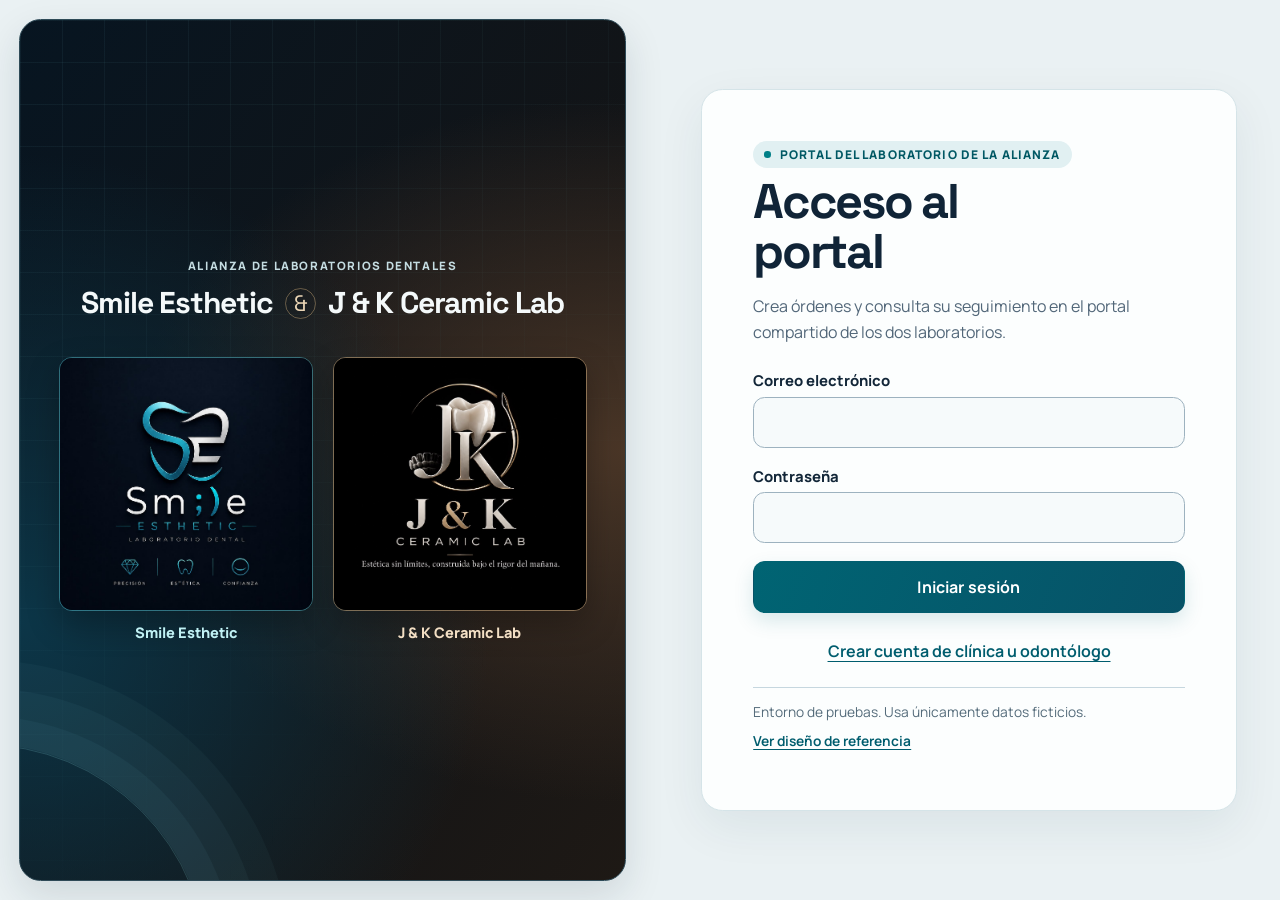
==== portal/index.html @ 0a98cf31 "Serve the authenticated alliance portal on GitHub Pages" ====
<!doctype html>
<html lang="es">
<meta charset="utf-8">
<meta name="viewport" content="width=device-width, initial-scale=1">
<title>Smile Esthetic y J &amp; K Ceramic Lab · Portal de la alianza</title>
<meta name="theme-color" content="#081420">
<style>
  :root {
    color-scheme: light;
    --navy: #081420; --ink: #122638; --muted: #506373;
    --teal: #006373; --aqua: #7de2ed; --line: #d8e4e9;
    font-family: "Aptos", "Segoe UI", system-ui, sans-serif;
  }
  *, *::before, *::after { box-sizing: border-box; }
  [hidden] { display: none !important; }
  body { margin: 0; min-height: 100svh; color: var(--ink); background: #eef4f6; }
  .portal { min-height: 100svh; display: grid; grid-template-columns: minmax(0, 1fr) minmax(0, 1fr); }
  .brand-panel {
    display: grid; align-items: center; justify-items: center; min-width: 0;
    background: radial-gradient(ellipse at 48% 35%, #16273b, var(--navy) 73%);
    border-right: 1px solid #274658;
    padding: clamp(1rem, 4vw, 4rem);
  }
  .brand-panel img {
    display: block; width: min(100%, 540px); height: auto;
    border-radius: clamp(.7rem, 1.8vw, 1.2rem); border: 1px solid #354b59;
    box-shadow: 0 24px 65px #0005; aspect-ratio: 1;
  }
  main { width: min(100%, 35rem); margin: auto; padding: clamp(1.4rem, 5vw, 4.75rem); }
  .auth-card { display: flex; flex-direction: column; }
  .intro { margin-bottom: 1.8rem; }
  .eyebrow { margin: 0 0 .55rem; color: var(--teal); font-size: .77rem; font-weight: 750; letter-spacing: .16em; text-transform: uppercase; }
  h1 { margin: 0; font-size: clamp(2.05rem, 4.3vw, 3.15rem); font-weight: 740; line-height: 1.04; letter-spacing: -.047em; }
  h2 { margin: 0 0 1.1rem; font-size: 1.35rem; letter-spacing: -.025em; }
  p { line-height: 1.5; }
  .intro-description { margin: .85rem 0 0; color: var(--muted); }
  label { display: block; color: var(--ink); font-size: .93rem; font-weight: 650; }
  input, select, textarea {
    display: block; width: 100%; min-height: 48px; margin: .42rem 0 1.1rem; padding: .7rem .85rem;
    border: 1px solid #a6b9c4; border-radius: .55rem; background: #fcfeff; color: var(--ink); font: inherit;
  }
  input::placeholder, textarea::placeholder { color: #667b89; }
  textarea { resize: vertical; }
  button {
    min-height: 47px; border: 1px solid transparent; border-radius: .55rem; background: var(--teal);
    color: white; padding: .7rem 1.15rem; font: inherit; font-weight: 700; cursor: pointer;
    transition: background-color .15s, border-color .15s;
  }
  button:hover { background: #004c59; }
  button:disabled { opacity: .55; cursor: wait; }
  button:focus-visible, a:focus-visible, input:focus-visible, select:focus-visible, textarea:focus-visible {
    outline: 3px solid #008699; outline-offset: 3px;
  }
  a { color: #005d6e; font-weight: 650; text-decoration-thickness: .08em; text-underline-offset: .22em; }
  #login-form > button, #register-form > button { width: 100%; }
  #account-action, #register-form > p { margin: 1.05rem 0 0; text-align: center; }
  [role="status"]:empty { display: none; }
  [role="status"] { background: #e1eff1; color: #163d46; padding: .75rem .85rem; border-radius: .55rem; overflow-wrap: anywhere; }
  .utility { padding-top: 1.15rem; margin-top: 1.35rem; border-top: 1px solid #c6d7df; color: var(--muted); font-size: .86rem; }
  .utility a { display: inline-block; min-height: 36px; padding: .55rem 0; }
  .utility p { margin: 0; }
  #logout { align-self: flex-start; color: var(--teal); background: white; border-color: #a3bcc6; }
  #logout:hover { background: #e4f1f3; }
  #access-request, #pending-admin, #orders-area {
    margin-top: 1.25rem; padding: clamp(1rem, 3vw, 1.75rem); border: 1px solid var(--line); border-radius: .9rem; background: #fff;
  }
  #pending-list form { margin-top: 1rem; padding-top: .65rem; border-top: 1px solid var(--line); }
  .orders-grid { display: grid; grid-template-columns: repeat(auto-fit, minmax(min(100%, 215px), 1fr)); gap: 0 1rem; }
  .order-list { margin: .85rem 0 0; padding: 0; list-style: none; }
  .order-list li { padding: .75rem .85rem; margin-top: .5rem; border-left: 3px solid var(--teal); border-radius: .35rem; background: #edf6f8; overflow-wrap: anywhere; }
  .portal:has(#logout:not([hidden])) { grid-template-columns: minmax(11rem, 19rem) minmax(0, 1fr); }
  .portal:has(#logout:not([hidden])) .brand-panel { align-items: start; padding: 1.6rem; }
  .portal:has(#logout:not([hidden])) main { width: min(100%, 67rem); margin: 0 auto; padding: clamp(1.25rem, 4vw, 3.25rem); }
  @media (max-width: 760px) {
    .portal, .portal:has(#logout:not([hidden])) { grid-template-columns: minmax(0, 1fr); }
    .brand-panel, .portal:has(#logout:not([hidden])) .brand-panel { border-right: 0; padding: .85rem; }
    .brand-panel img { width: min(44vw, 190px); border: 0; box-shadow: none; }
    .portal:has(#logout:not([hidden])) .brand-panel img { width: min(23vw, 88px); }
    main { padding-top: 1.55rem; padding-bottom: 1.4rem; }
    .intro { margin-bottom: 1.3rem; }
  }
  @media (prefers-reduced-motion: reduce) { button { transition: none; } }
</style>
<link rel="stylesheet" href="./brand/portal.css">
<div class="portal">
  <aside class="brand-panel alliance-panel" aria-label="Alianza entre Smile Esthetic y J &amp; K Ceramic Lab">
    <div class="alliance-intro">
      <p>ALIANZA DE LABORATORIOS DENTALES</p>
      <h2><span class="alliance-name">Smile Esthetic</span><span class="alliance-link" aria-hidden="true">&amp;</span><span class="alliance-name">J &amp; K Ceramic Lab</span></h2>
    </div>
    <div class="brand-pair">
      <figure class="partner-card partner-smile"><img src="./brand/smile-esthetic.jpeg" alt="Logo de Smile Esthetic" width="1254" height="1254" fetchpriority="high"><figcaption>Smile Esthetic</figcaption></figure>
      <figure class="partner-card partner-jk"><img src="./brand/jk-ceramic-lab.jpeg" alt="Logo de J &amp; K Ceramic Lab" width="1254" height="1254" fetchpriority="high"><figcaption>J &amp; K Ceramic Lab</figcaption></figure>
    </div>
  </aside>
  <main class="auth-card">
  <header class="intro">
    <p class="eyebrow">Portal del laboratorio de la alianza</p>
    <h1>Acceso al<br class="desktop-break"> portal</h1>
    <p class="intro-description">Crea órdenes y consulta su seguimiento en el portal compartido de los dos laboratorios.</p>
  </header>
  <form id="login-form" aria-label="Iniciar sesión">
    <label for="email">Correo electrónico</label>
    <input id="email" name="email" type="email" autocomplete="username" required>
    <label for="password">Contraseña</label>
    <input id="password" name="password" type="password" autocomplete="current-password" required>
    <button>Iniciar sesión</button>
    <p id="account-action"><a href="#registro" id="register-link">Crear cuenta de clínica u odontólogo</a></p>
  </form>
  <form id="register-form" hidden>
    <h2>Crear cuenta</h2>
    <label for="register-email">Correo electrónico</label>
    <input id="register-email" name="email" type="email" autocomplete="username" required>
    <label for="register-password">Contraseña nueva</label>
    <input id="register-password" name="password" type="password" autocomplete="new-password" minlength="8" required>
    <button>Crear cuenta</button>
    <p><a href="#acceso" id="login-link">Volver a iniciar sesión</a></p>
  </form>
  <p id="status" role="status"></p>
  <button id="logout" type="button" hidden>Cerrar sesión</button>
  <section id="access-request" hidden>
    <h2>Solicitar acceso al laboratorio</h2>
    <form id="clinic-request-form">
      <label for="clinic-name">Nombre de tu clínica o consultorio</label>
      <input id="clinic-name" name="clinic_name" minlength="2" maxlength="100" required>
      <button>Enviar solicitud de acceso</button>
    </form>
    <p id="request-status" role="status"></p>
  </section>
  <section id="pending-admin" hidden>
    <h2>Solicitudes pendientes</h2>
    <p id="admin-status" role="status"></p>
    <div id="pending-list"></div>
  </section>
  <section id="orders-area" hidden>
    <h2>Órdenes de trabajo</h2>
    <form id="order-form" hidden>
      <div class="orders-grid">
        <div><label for="clinic">Código de clínica</label><input id="clinic" name="clinic" maxlength="80" required><select id="clinic-options" aria-label="Clínica autorizada" required hidden></select></div>
        <div><label for="patient">Referencia ficticia del paciente</label><input id="patient" name="patient" maxlength="80" placeholder="Ej. PAC-QA-001" required></div>
      </div>
      <label for="service">Servicio solicitado</label><input id="service" name="service" maxlength="120" required>
      <label for="observations">Observaciones</label><textarea id="observations" name="observations" rows="3" maxlength="1000"></textarea>
      <button type="submit">Guardar orden</button>
    </form>
    <p id="orders-status" role="status"></p>
    <ul id="order-list" class="order-list"></ul>
  </section>
  <footer class="utility"><p>Entorno de pruebas. Usa únicamente datos ficticios.</p><a href="./diseno.html">Ver diseño de referencia</a></footer>
  </main>
</div>
<div id="workspace" hidden></div>
<script type="module">
const endpoint = 'https://ucspzetvgpxupyrvsgzt.supabase.co';
const apikey = "sb_publishable_5DDxLMeOF0kfe2LkAzvrqg_lRIk9XCW";
const roles = new Map([
  ['super_admin', 'Súper administrador'],
  ['admin', 'Administrador'],
  ['dental_technician', 'Técnico dental'],
  ['external', 'Odontólogo o clínica'],
  ['administrative', 'Personal administrativo']
]);
const form = document.querySelector('#login-form');
const status = document.querySelector('#status');
const logout = document.querySelector('#logout');
const entrance = document.querySelector('.portal');
const workspace = document.querySelector('#workspace');
let unmountWorkspace;
const submit = form.querySelector('button');
let token;
const registerForm = document.querySelector('#register-form');
const requestArea = document.querySelector('#access-request');
const requestForm = document.querySelector('#clinic-request-form');
const requestStatus = document.querySelector('#request-status');
const pendingAdmin = document.querySelector('#pending-admin');
const pendingList = document.querySelector('#pending-list');
const adminStatus = document.querySelector('#admin-status');

document.querySelector('#register-link').addEventListener('click', event => {
  event.preventDefault();
  form.reset(); form.hidden = true; registerForm.hidden = false;
  status.textContent = ''; registerForm.elements.email.focus();
});
document.querySelector('#login-link').addEventListener('click', event => {
  event.preventDefault();
  registerForm.reset(); registerForm.hidden = true; form.hidden = false;
  status.textContent = ''; form.elements.email.focus();
});
registerForm.addEventListener('submit', async event => {
  event.preventDefault();
  const button = registerForm.querySelector('button');
  if (button.disabled) return;
  if (!apikey?.startsWith('sb_publishable_')) {
    status.textContent = 'El registro no está configurado en este entorno.';
    return;
  }
  button.disabled = true;
  const email = registerForm.elements.email.value.trim();
  try {
    const url = new URL(endpoint + '/auth/v1/signup');
    url.searchParams.set('redirect_to', new URL('./', location.href).href);
    const response = await fetch(url, {
      method: 'POST', headers: { apikey, 'Content-Type': 'application/json' },
      body: JSON.stringify({email, password: registerForm.elements.password.value})
    });
    if (!response.ok) {
      status.textContent = response.status === 429
        ? 'Se alcanzó el límite de intentos. Intenta más tarde.'
        : 'No se pudo completar el registro. Si ya tienes una cuenta, vuelve al inicio de sesión.';
      return;
    }
    registerForm.reset();
    registerForm.hidden = true;
    form.hidden = false;
    form.elements.email.value = email;
    status.textContent = 'Revisa si recibiste un correo de confirmación. Luego inicia sesión aquí para solicitar el acceso a tu clínica.';
    form.elements.password.focus();
  } catch {
    status.textContent = 'No se pudo conectar con el servicio de registro. Intenta nuevamente.';
  } finally {
    registerForm.elements.password.value = '';
    button.disabled = false;
  }
});

async function showAccessRequest(userId) {
  requestArea.hidden = false;
  requestForm.hidden = true;
  const records = await requestData('lab_access_requests?select=status&user_id=eq.' + encodeURIComponent(userId));
  if (records.length) {
    requestStatus.textContent = 'Tu solicitud está pendiente de aprobación por el laboratorio.';
  } else {
    requestForm.hidden = false;
    requestStatus.textContent = 'Indica tu clínica o consultorio. El laboratorio revisará la solicitud.';
  }
}

requestForm.addEventListener('submit', async event => {
  event.preventDefault();
  const button = requestForm.querySelector('button');
  const clinic_name = requestForm.elements.clinic_name.value.trim();
  if (!token || button.disabled || clinic_name.length < 2) return;
  button.disabled = true; logout.disabled = true;
  try {
    await requestData('lab_access_requests', {
      method: 'POST', headers: {'Content-Type': 'application/json', Prefer: 'return=minimal'},
      body: JSON.stringify({clinic_name})
    });
    requestForm.hidden = true;
    requestStatus.textContent = 'Solicitud recibida. Tu acceso está pendiente de aprobación por el laboratorio.';
  } catch {
    requestStatus.textContent = 'No se pudo confirmar el envío. Vuelve a iniciar sesión para ver si la solicitud quedó registrada.';
  } finally {
    button.disabled = false; logout.disabled = false;
  }
});

async function showPendingRequests() {
  pendingAdmin.hidden = false;
  const requests = await requestData('lab_access_requests?select=user_id,email,clinic_name&status=eq.pending&order=created_at.asc&limit=100');
  pendingList.replaceChildren(...requests.map(item => {
    const row = document.createElement('form');
    const title = document.createElement('p');
    title.textContent = item.clinic_name + ' · ' + item.email;
    const label = document.createElement('label');
    label.textContent = 'Código de clínica';
    const code = document.createElement('input');
    code.required = true;
    code.pattern = '[A-Za-z0-9][A-Za-z0-9_\\-]{1,79}';
    code.maxLength = 80;
    label.append(code);
    const apply = document.createElement('button');
    apply.textContent = 'Aprobar acceso externo';
    row.append(title, label, apply);
    row.addEventListener('submit', async event => {
      event.preventDefault();
      if (!token || apply.disabled) return;
      apply.disabled = true; logout.disabled = true;
      try {
        await requestData('rpc/lab_approve_access', {
          method: 'POST', headers: {'Content-Type':'application/json'},
          body: JSON.stringify({p_user_id:item.user_id, p_clinic_code:code.value.trim()})
        });
        row.remove();
        adminStatus.textContent = 'Acceso aprobado para la clínica indicada.';
      } catch {
        adminStatus.textContent = 'No se pudo confirmar la aprobación. Revisa el código o vuelve a iniciar sesión.';
      } finally {
        apply.disabled = false; logout.disabled = false;
      }
    });
    return row;
  }));
  adminStatus.textContent = requests.length ? '' : 'No hay solicitudes pendientes.';
}

const area = document.querySelector('#orders-area');
const orderForm = document.querySelector('#order-form');
const orderStatus = document.querySelector('#orders-status');
const orderList = document.querySelector('#order-list');
const clinicInput = orderForm.elements.clinic;
const clinicSelect = document.querySelector('#clinic-options');
const orderSubmit = orderForm.querySelector('button');

async function requestData(path, options = {}) {
  const response = await fetch(endpoint + '/rest/v1/' + path, {
    ...options,
    headers: { apikey, Authorization: 'Bearer ' + token, ...options.headers }
  });
  if (!response.ok) throw new Error('Request failed');
  return response.status === 204 ? null : response.json();
}

async function loadOrders() {
  const orders = await requestData('lab_orders?select=id,clinic_code,patient_reference,service,status,created_at&order=created_at.desc&limit=100');
  orderList.replaceChildren(...orders.map(order => {
    const item = document.createElement('li');
    const time = new Intl.DateTimeFormat('es-CO', { dateStyle: 'short', timeStyle: 'short', timeZone: 'America/Bogota' }).format(new Date(order.created_at));
    item.textContent = [order.id.slice(0, 8).toUpperCase(), order.service, order.clinic_code, order.patient_reference, order.status, time].join(' · ');
    return item;
  }));
  orderStatus.textContent = orders.length ? '' : 'No hay órdenes disponibles para esta cuenta.';
}

async function showOrders(roleCode) {
  area.hidden = false;
  const external = roleCode === 'external';
  const allowed = external || roleCode === 'admin' || roleCode === 'super_admin';
  if (!allowed) {
    orderStatus.textContent = 'Esta cuenta aún no tiene acceso al registro de órdenes.';
    return;
  }
  clinicInput.hidden = external;
  clinicInput.disabled = external;
  clinicSelect.hidden = !external;
  clinicSelect.disabled = !external;
  if (external) {
    const scopes = await requestData('lab_order_scopes?select=clinic_code&order=clinic_code');
    clinicSelect.replaceChildren(...scopes.map(scope => new Option(scope.clinic_code, scope.clinic_code)));
    if (!scopes.length) {
      orderStatus.textContent = 'La cuenta aún no tiene una clínica asignada.';
      return;
    }
  }
  orderForm.hidden = false;
  await loadOrders();
}

orderForm.addEventListener('submit', async event => {
  event.preventDefault();
  if (!token || orderSubmit.disabled) return;
  const clinic_code = (clinicSelect.disabled ? clinicInput.value : clinicSelect.value).trim();
  const patient_reference = orderForm.elements.patient.value.trim();
  const service = orderForm.elements.service.value.trim();
  const observations = orderForm.elements.observations.value.trim();
  if (!clinic_code || !patient_reference || !service) {
    orderStatus.textContent = 'Completa la clínica, la referencia del paciente y el servicio.';
    return;
  }
  orderSubmit.disabled = true;
  logout.disabled = true;
  try {
    await requestData('lab_orders', {
      method: 'POST', headers: { 'Content-Type': 'application/json', Prefer: 'return=minimal' },
      body: JSON.stringify({ clinic_code, patient_reference, service, observations })
    });
    orderForm.elements.patient.value = '';
    orderForm.elements.service.value = '';
    orderForm.elements.observations.value = '';
    try {
      await loadOrders();
      orderStatus.textContent = 'Orden guardada en el entorno de pruebas.';
    } catch {
      orderStatus.textContent = 'Orden guardada. Vuelve a iniciar sesión para actualizar el listado.';
    }
  } catch {
    await loadOrders().catch(() => {});
    orderStatus.textContent = 'No se pudo confirmar el guardado. Revisa primero el listado antes de volver a enviar.';
  } finally {
    orderSubmit.disabled = false;
    logout.disabled = false;
  }
});

async function revoke(accessToken) {
  if (!accessToken) return true;
  try {
    const response = await fetch(endpoint + '/auth/v1/logout?scope=local', {
      method: 'POST', headers: { apikey, Authorization: 'Bearer ' + accessToken }
    });
    return response.ok;
  } catch {
    return false;
  }
}

form.addEventListener('submit', async event => {
  event.preventDefault();
  if (!apikey?.startsWith('sb_publishable_')) {
    status.textContent = 'Falta configurar la clave pública del entorno de desarrollo.';
    return;
  }
  submit.disabled = true;
  status.textContent = 'Verificando acceso…';
  try {
    const fields = new FormData(form);
    const response = await fetch(endpoint + '/auth/v1/token?grant_type=password', {
      method: 'POST', headers: { apikey, 'Content-Type': 'application/json' },
      body: JSON.stringify({ email: fields.get('email'), password: fields.get('password') })
    });
    if (!response.ok) {
      status.textContent = response.status === 400 || response.status === 401
        ? 'No se pudo iniciar sesión. Revisa el correo y la contraseña.'
        : 'El servicio de acceso no está disponible en este momento.';
      return;
    }
    const session = await response.json();
    token = session.access_token;
    if (!token || !session.user?.id) throw new Error('Invalid session');
    const url = new URL(endpoint + '/rest/v1/lab_access_profiles');
    url.searchParams.set('select', 'role');
    url.searchParams.set('user_id', 'eq.' + session.user.id);
    const profile = await fetch(url, { headers: { apikey, Authorization: 'Bearer ' + token } });
    if (!profile.ok) throw new Error('Profile unavailable');
    const rows = await profile.json();
    const role = rows.length === 1 ? roles.get(rows[0].role) : undefined;
    if (!role) {
      form.hidden = true; logout.hidden = false; logout.disabled = true;
      status.textContent = 'Sesión iniciada.';
      await showAccessRequest(session.user.id).catch(() => { requestStatus.textContent = 'No se pudo consultar la solicitud de acceso.'; });
      logout.disabled = false;
      return;
    }
    status.textContent = 'Acceso verificado. Rol: ' + role + '.';
    form.hidden = true;
    logout.hidden = false;
    logout.disabled = true;
    await showOrders(rows[0].role).catch(() => { orderStatus.textContent = 'No se pudieron consultar las órdenes. Intenta iniciar sesión nuevamente.'; });
    if (rows[0].role === 'admin' || rows[0].role === 'super_admin') {
      await showPendingRequests().catch(() => { adminStatus.textContent = 'No se pudieron cargar las solicitudes.'; });
    }
    if (['super_admin', 'admin', 'external'].includes(rows[0].role)) {
      try {
        const { mountWorkspace } = await import('./workspace.js');
        const stylesheet = document.createElement('link');
        stylesheet.rel = 'stylesheet';
        stylesheet.href = './workspace.css';
        const stylesReady = new Promise((resolve, reject) => {
          stylesheet.onload = resolve;
          stylesheet.onerror = reject;
        });
        document.head.append(stylesheet);
        try { await stylesReady; } catch (error) { stylesheet.remove(); throw error; }
        const unmount = mountWorkspace(workspace, {
          label: role, canApprove: rows[0].role !== 'external',
          orders: area, requests: pendingAdmin, home: entrance.querySelector('main'),
          signOut: () => logout.click()
        });
        unmountWorkspace = () => { unmount(); stylesheet.remove(); };
        entrance.hidden = true;
        workspace.hidden = false;
      } catch {
        status.textContent = 'Acceso verificado. El tablero no cargó; tus órdenes disponibles se muestran abajo.';
      }
    }
    logout.disabled = false;
    if (!entrance.hidden) logout.focus();
  } catch {
    await revoke(token);
    token = undefined;
    status.textContent = 'No se pudo verificar el acceso. Intenta de nuevo.';
  } finally {
    form.elements.password.value = '';
    submit.disabled = false;
  }
});

logout.addEventListener('click', async () => {
  logout.disabled = true;
  const revoked = await revoke(token);
  token = undefined;
  unmountWorkspace?.();
  unmountWorkspace = undefined;
  workspace.hidden = true;
  entrance.hidden = false;
  requestArea.hidden = true;
  requestForm.reset();
  requestStatus.textContent = '';
  pendingAdmin.hidden = true;
  pendingList.replaceChildren();
  adminStatus.textContent = '';
  area.hidden = true;
  orderForm.hidden = true;
  orderForm.reset();
  orderList.replaceChildren();
  clinicSelect.replaceChildren();
  orderStatus.textContent = '';
  logout.hidden = true;
  logout.disabled = false;
  form.hidden = false;
  status.textContent = revoked ? 'Sesión cerrada.' : 'Sesión local cerrada.';
  form.elements.email.focus();
});
</script>
</html>
---- portal/brand/portal.css ----
@font-face {
  font-family: Manrope; src: url("./fonts/manrope-latin.woff2") format("woff2");
  font-weight: 400 800; font-display: swap;
}
@font-face {
  font-family: "Space Grotesk"; src: url("./fonts/space-grotesk-latin.woff2") format("woff2");
  font-weight: 400 700; font-display: swap;
}
:root {
  --se-ink:#102437; --se-muted:#526779; --se-night:#06111e;
  --se-lagoon:#006474; --se-aqua:#71e8ed; --se-paper:#f3f7f8; --se-line:#d9e5e8;
  --se-body:Manrope,"Segoe UI",sans-serif;
  --se-display:"Space Grotesk",Manrope,system-ui,sans-serif;
}
body:has(.portal) { font-family:var(--se-body); color:var(--se-ink); background:var(--se-paper); }
.portal { grid-template-columns:minmax(0,1.04fr) minmax(0,1fr); }
.portal .brand-panel {
  position:relative; isolation:isolate; align-content:center; gap:1.5rem; overflow:hidden;
  background:radial-gradient(ellipse at 5% 83%,#0c3c50 0,transparent 52%),
             radial-gradient(ellipse at 92% 12%,#152e45 0,transparent 53%), var(--se-night);
  border-right:1px solid #264c61; padding:clamp(2rem,5vw,5rem);
}
.portal .brand-panel::before {
  content:""; position:absolute; inset:0; z-index:-1; pointer-events:none;
  background-image:linear-gradient(#8ae4e910 1px,transparent 1px),linear-gradient(90deg,#8ae4e910 1px,transparent 1px);
  background-size:42px 42px;
  mask-image:linear-gradient(140deg,#000,transparent 78%);
}
.portal .brand-panel::after {
  content:""; position:absolute; pointer-events:none; z-index:-1; width:75%; aspect-ratio:1;
  border:1px solid #93e7ee30; border-radius:50%; left:-44%; bottom:-37%;
  box-shadow:0 0 0 28px #93e7ee0b,0 0 0 56px #93e7ee0a,0 0 0 84px #93e7ee08;
}
.portal .brand-panel img {
  width:min(100%,440px); border:1px solid #7998aa5c; border-radius:clamp(1rem,1.6vw,1.6rem);
  box-shadow:0 2rem 5rem #01070bb0,0 0 0 .45rem #9fe9f00d;
}
.portal main.auth-card { width:min(100%,36rem); padding:clamp(2rem,5vw,5rem); }
.portal .intro { margin-bottom:2.05rem; }
.portal .eyebrow {
  display:inline-flex; align-items:center; gap:.55rem; padding:.3rem .7rem; border-radius:30px;
  background:#e1f0f2; color:#005864; font-size:.75rem; letter-spacing:.095em; font-weight:800;
}
.portal .eyebrow::before { content:""; width:.4rem; height:.4rem; border-radius:50%; background:#007f87; }
.portal h1 { font-family:var(--se-display); color:var(--se-ink); font-size:clamp(2.55rem,4.8vw,4rem); font-weight:700; line-height:1.02; }
.portal .intro-description { color:var(--se-muted); margin-top:1.03rem; max-width:30ch; font-size:1rem; line-height:1.65; }
.portal label { font-weight:750; }
.portal input, .portal select, .portal textarea { min-height:51px; border-radius:.72rem; border-color:#9db2bf; }
.portal #login-form > button, .portal #register-form > button {
  min-height:52px; border-radius:.75rem; background:#006474; letter-spacing:.01em; box-shadow:0 8px 19px #00647425;
}
.portal #login-form > button:hover, .portal #register-form > button:hover { background:#004e61; }
.portal #account-action, .portal #register-form > p { margin-top:1.3rem; }
.portal .utility { margin-top:1.55rem; color:#546b7a; }

.workspace-app { font-family:var(--se-body); color:var(--se-ink); background:var(--se-paper); }
.workspace-app .sidebar {
  background:radial-gradient(ellipse at 5% 0%,#183448,transparent 42%),var(--se-night);
  border-right:1px solid #284458; padding-top:1.45rem;
}
.workspace-app .brand { gap:.7rem; padding-bottom:1.9rem; }
.workspace-app .brand strong { font:700 .97rem var(--se-display); letter-spacing:.035em; }
.workspace-app .brand-icon { border:1px solid #4f7787; }
.workspace-app .brand small { color:#b4c6d2; font-size:.75rem; }
.workspace-app .menu-label { color:#a2bdc8; font:800 .68rem var(--se-body); letter-spacing:.09em; }
.workspace-app .sidebar nav button { color:#c4d6df; min-height:45px; font-weight:650; }
.workspace-app .sidebar nav button.active { background:linear-gradient(100deg,#185260,#123140); color:#fff; box-shadow:inset 3px 0 var(--se-aqua); }
.workspace-app .sidebar nav button:hover { background-color:#183445; }
.workspace-app .top { border-bottom-color:var(--se-line); }
.workspace-app .top-left .crumb { color:#486276; font-weight:700; }
.workspace-app .heading {
  position:relative; isolation:isolate; overflow:hidden;
  padding:clamp(1.35rem,3.5vw,2.65rem); border-radius:1.05rem; margin-bottom:1.45rem;
  background:radial-gradient(ellipse at 95% 5%,#195368 0,transparent 58%),linear-gradient(112deg,#09192b,#103349);
  color:#f3fbff; border:1px solid #245366; box-shadow:0 .95rem 2.4rem #16344923;
}
.workspace-app .heading::after {
  content:""; position:absolute; right:-7rem; top:-16rem; width:30rem; aspect-ratio:1; z-index:-1; pointer-events:none;
  border:1px solid #9ce9ec40; border-radius:50%; box-shadow:0 0 0 27px #9ce9ec12,0 0 0 54px #9ce9ec0c,0 0 0 80px #9ce9ec09;
}
.workspace-app .heading .eyebrow { color:#91eaf0; font-size:.77rem; letter-spacing:.11em; }
.workspace-app .heading h1 { font:700 clamp(1.85rem,4vw,3rem)/1.05 var(--se-display); letter-spacing:-.034em; }
.workspace-app .heading .subtitle { color:#d7e8ee; font-size:.94rem; max-width:58ch; }
.workspace-app .heading .primary { background:#7de5ed; color:#0b2935; }
.workspace-app .heading .primary:hover { background:#b0f4f7; }
.workspace-app .workspace-preview { color:#294954; background:#e8f2f4; border-color:#b9d9df; font-size:.875rem; }
.workspace-app .panel, .workspace-app .metric { border-color:var(--se-line); box-shadow:0 .45rem 1.2rem #15374a0a; border-radius:.95rem; }
.workspace-app .panel h2, .workspace-app #orders-area h2, .workspace-app #pending-admin h2 { font-family:var(--se-display); }
.workspace-app .metric { position:relative; overflow:hidden; }
.workspace-app .metric::after { content:"";position:absolute;inset:0 auto 0 0;width:3px;background:#b8d7df; }
.workspace-app .metric.selected::after { background:#007e8a; }
.workspace-app .metric-value { font-family:var(--se-display); letter-spacing:-.035em; font-variant-numeric:tabular-nums; }
.workspace-app .metric-label { color:#405969; font-weight:750; }
.workspace-app .subtitle, .workspace-app table small { color:#536a79; }
.workspace-app .primary { background:var(--se-lagoon); }
.workspace-app .primary:hover { background:#004e61; }
.workspace-app .secondary { color:#174a5b; background:#e5f0f3; }
.workspace-app .secondary:hover { background:#d3e7ec; }
.workspace-app .lane { border-color:#cedfe5; }
.workspace-app .lane-title h3 { font-family:var(--se-display); }
.workspace-app .task { border-color:#d8e5eb; }
.workspace-app .sidebar a:focus-visible, .workspace-app .sidebar button:focus-visible { outline-color:var(--se-aqua); }
@media (min-width:1150px) { .workspace-app .metrics { grid-template-columns:repeat(5,minmax(0,1fr)); } }
@media (max-width:760px) {
  .portal { grid-template-columns:1fr; }
  .portal .brand-panel { padding:1.1rem; min-height:0; }
  .portal .brand-panel img { width:min(43vw,170px); border-radius:.75rem; }
  .portal main.auth-card { padding:1.6rem 1.35rem 1.2rem; }
  .portal .intro { margin-bottom:1.25rem; }
  .portal h1 { font-size:clamp(2.45rem,9vw,3.15rem); }
  .portal .intro-description { margin-top:.62rem; }
  .workspace-app .heading { gap:.9rem; }
}

/* La alianza conserva un área, contraste y jerarquía equivalentes para ambas marcas. */
.portal .alliance-panel {
  align-content:center; gap:clamp(1.2rem,3vw,2.25rem);
  padding:clamp(1.3rem,4vw,3.8rem);
  background:radial-gradient(ellipse at 0% 70%,#0c3648 0%,transparent 55%),
             radial-gradient(ellipse at 100% 50%,#4a3627 0%,transparent 58%),
             linear-gradient(125deg,#071521,#131416 62%,#1e1915);
}
.alliance-intro { text-align:center; color:#f5fbfc; }
.alliance-intro p { margin:0 0 .75rem; color:#c6d9de; font-size:.72rem; font-weight:800; letter-spacing:.14em; }
.alliance-intro h2 { margin:0; font:700 clamp(1.42rem,2.8vw,2.55rem)/1.15 var(--se-display); letter-spacing:-.04em; }
.alliance-intro span { color:#ead3b2; margin:0 .1em; }
.brand-pair { width:min(100%,650px); display:grid; grid-template-columns:repeat(2,minmax(0,1fr)); gap:clamp(.6rem,1.8vw,1.25rem); }
.partner-card { min-width:0; margin:0; }
.portal .alliance-panel .partner-card img {
  width:100%; height:auto; aspect-ratio:1; object-fit:contain; border-radius:.88rem;
  border-color:var(--partner-line); box-shadow:0 .8rem 2rem #0004;
}
.partner-smile { --partner-line:#54bac780; --partner-name:#c0f1f4; }
.partner-jk { --partner-line:#c8a77b90; --partner-name:#f3dfc4; }
.partner-card figcaption { margin:.76rem 0 0; text-align:center; color:var(--partner-name); font-size:clamp(.72rem,1.3vw,.9rem); font-weight:800; line-height:1.35; }
.workspace-app .workspace-alliance { min-width:0; }
.workspace-app .workspace-alliance .workspace-logos { display:flex; align-items:center; gap:.55rem; margin-bottom:.65rem; color:#ebd7b8; }
.workspace-app .workspace-logos img { object-fit:contain; border:1px solid #71c1c980; border-radius:.55rem; }
.workspace-app .workspace-logos img:last-child { border-color:#ccac8490; }
.workspace-app .workspace-alliance strong { line-height:1.3; }
.workspace-app .workspace-alliance small { line-height:1.35; }
.workspace-app .heading { border-top:2px solid transparent; background:radial-gradient(ellipse at 95% 5%,#195368 0,transparent 58%),linear-gradient(112deg,#09192b,#103349); }
.workspace-app .heading::before { content:""; position:absolute; top:0; inset-inline:0; height:2px; background:linear-gradient(90deg,#75dbe8,#c7b38f 92%); opacity:.85; }
@media (max-width:760px) {
  .portal .alliance-panel { padding:1.1rem 1.25rem; gap:.85rem; }
  .alliance-intro p { font-size:.61rem; margin-bottom:.5rem; }
  .alliance-intro h2 { font-size:clamp(1.12rem,4.8vw,1.65rem); }
  .brand-pair { width:min(100%,300px); gap:.72rem; }
  .portal .alliance-panel .partner-card img { border-radius:.55rem; }
  .partner-card figcaption { margin-top:.4rem; }
}

/* Final entrance treatment: equal partners, one clear sign-in action. */
body:has(.alliance-panel) { background:#eaf1f3; }
.portal:has(.alliance-panel) { column-gap:clamp(1.5rem,4vw,5rem); padding:clamp(.65rem,1.5vw,1.5rem); }
.portal .alliance-panel {
  border:1px solid #2e4a57; border-radius:1.35rem;
  box-shadow:0 .9rem 2.4rem #102b3a20; padding:clamp(1.2rem,3vw,3.35rem);
}
.alliance-intro { width:100%; }
.alliance-intro > p { color:#c4dce1; }
.alliance-intro h2 { display:flex; align-items:center; justify-content:center; gap:.4em; flex-wrap:wrap; font-size:clamp(1.18rem,2.35vw,2.15rem); }
.alliance-intro .alliance-name { margin:0; color:#f4f9fa; }
.alliance-intro .alliance-link {
  color:#ead5b5; display:inline-grid; place-items:center; flex:0 0 1.4em; width:1.4em; height:1.4em;
  margin:0; border:1px solid #ccab7970; border-radius:50%; font-size:.75em; font-weight:400;
}
.portal .alliance-panel .partner-card img { border-radius:.8rem; }
.partner-card figcaption { font-size:clamp(.75rem,1.2vw,.91rem); }
.portal:has(.alliance-panel) main.auth-card {
  width:min(100%,33.5rem); padding:clamp(1.3rem,4vw,3.45rem); border-radius:1.35rem;
  border:1px solid #d5e4e8; background:#fcfefe; box-shadow:0 1rem 3rem #15354712;
}
.portal:has(.alliance-panel) .intro { margin-bottom:1.55rem; }
.portal:has(.alliance-panel) h1 { font-size:clamp(2.25rem,3.8vw,3.5rem); }
.portal:has(.alliance-panel) .intro-description { max-width:38ch; }
.portal #login-form input, .portal #register-form input { background:#f6fafb; }
.portal #login-form input:hover, .portal #register-form input:hover { border-color:#567b8a; }
.portal #login-form > button, .portal #register-form > button { background:linear-gradient(112deg,#006473,#075267); }
.portal #login-form > button:hover, .portal #register-form > button:hover { background:#004858; }
.portal #account-action a, .portal #register-form > p a { display:inline-block; padding:.3rem .1rem; }
.portal .utility { margin-top:1.2rem; padding-top:.9rem; }
.workspace-app .workspace-alliance strong { overflow-wrap:normal; }
@media (max-width:760px) {
  .portal:has(.alliance-panel) { column-gap:0; row-gap:1rem; padding:.7rem; }
  .portal .alliance-panel { padding:1rem .75rem; border-radius:.95rem; }
  .alliance-intro h2 { gap:.32em; font-size:clamp(1rem,4.55vw,1.55rem); }
  .portal:has(.alliance-panel) main.auth-card { padding:1.3rem; border-radius:.95rem; }
  .portal:has(.alliance-panel) h1 { font-size:clamp(2rem,8vw,2.65rem); }
  .desktop-break { display:none; }
}
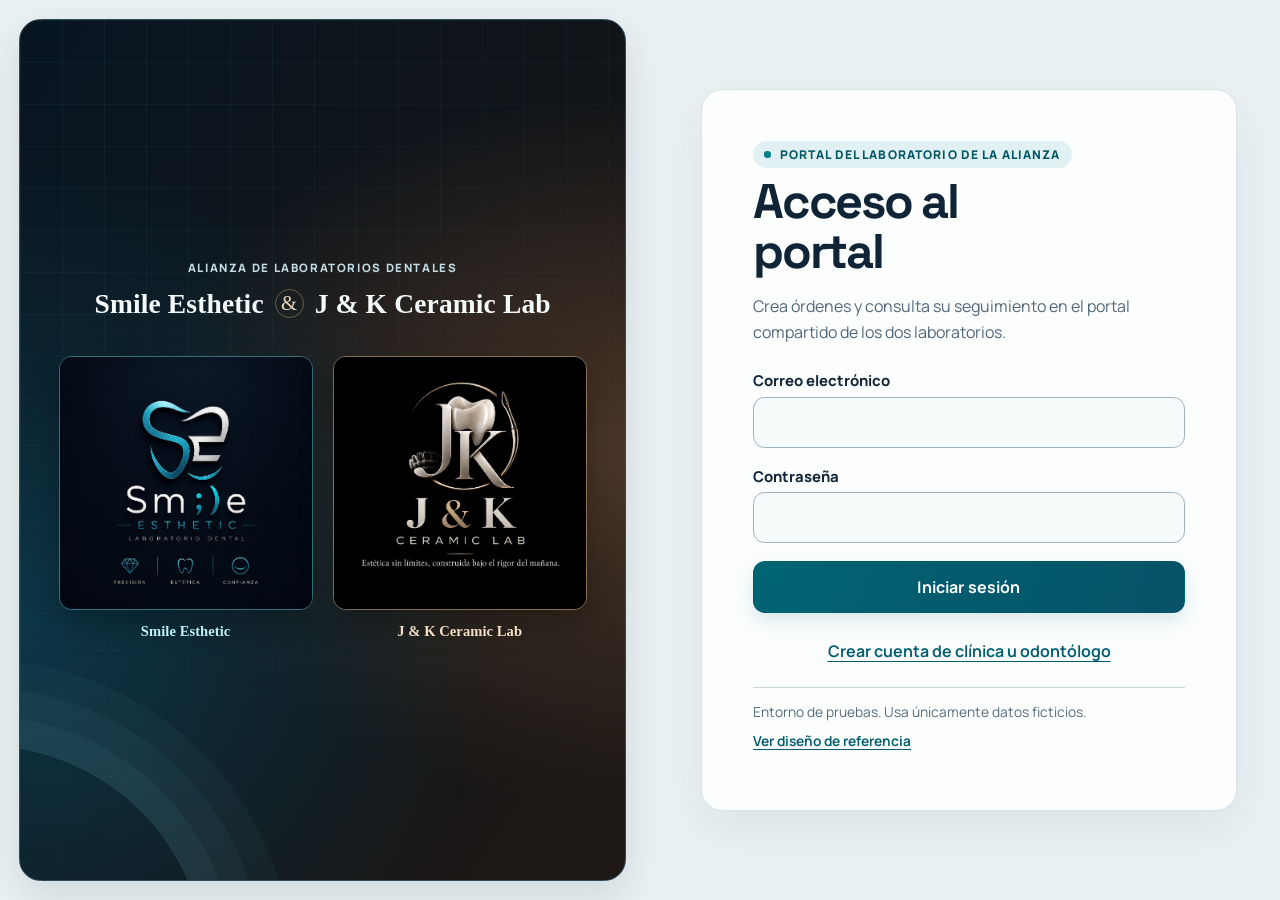
==== commit 367a5b43: "Asignar órdenes y filtrar por laboratorio responsable" ====
--- a/portal/index.html
+++ b/portal/index.html
@@ -67,6 +67,9 @@
   #pending-list form { margin-top: 1rem; padding-top: .65rem; border-top: 1px solid var(--line); }
   .orders-grid { display: grid; grid-template-columns: repeat(auto-fit, minmax(min(100%, 215px), 1fr)); gap: 0 1rem; }
   .order-list { margin: .85rem 0 0; padding: 0; list-style: none; }
+  .order-lab-controls { display: flex; align-items: end; flex-wrap: wrap; gap: .5rem 1rem; margin-top: .75rem; }
+  .order-lab-controls label { flex: 1 1 13rem; }
+  .order-lab-controls button { width: auto; margin: 0; }
   .order-list li { padding: .75rem .85rem; margin-top: .5rem; border-left: 3px solid var(--teal); border-radius: .35rem; background: #edf6f8; overflow-wrap: anywhere; }
   .portal:has(#logout:not([hidden])) { grid-template-columns: minmax(11rem, 19rem) minmax(0, 1fr); }
   .portal:has(#logout:not([hidden])) .brand-panel { align-items: start; padding: 1.6rem; }
@@ -132,6 +135,11 @@
     <p id="admin-status" role="status"></p>
     <div id="pending-list"></div>
   </section>
+  <section id="saved-order-summary" class="panel lab-order-summary" hidden>
+    <h2>Órdenes guardadas</h2>
+    <p id="saved-order-count" role="status"></p>
+    <button id="view-saved-orders" class="secondary" type="button">Ver órdenes guardadas</button>
+  </section>
   <section id="orders-area" hidden>
     <h2>Órdenes de trabajo</h2>
     <form id="order-form" hidden>
@@ -140,11 +148,21 @@
         <div><label for="patient">Referencia ficticia del paciente</label><input id="patient" name="patient" maxlength="80" placeholder="Ej. PAC-QA-001" required></div>
       </div>
       <label for="service">Servicio solicitado</label><input id="service" name="service" maxlength="120" required>
+      <div id="order-lab-field" hidden><label for="order-lab">Laboratorio responsable</label>
+        <select id="order-lab" name="responsible_lab" disabled></select>
+      </div>
       <label for="observations">Observaciones</label><textarea id="observations" name="observations" rows="3" maxlength="1000"></textarea>
       <button type="submit">Guardar orden</button>
     </form>
     <p id="orders-status" role="status"></p>
+    <label id="order-filter-label" for="order-lab-filter">Filtrar por laboratorio</label>
+    <select id="order-lab-filter" aria-labelledby="order-filter-label"></select>
+    <p id="order-list-status" role="status"></p>
     <ul id="order-list" class="order-list"></ul>
+    <div class="order-lab-controls" id="saved-order-pages" hidden>
+      <button id="orders-previous" type="button">Anterior</button>
+      <button id="orders-next" type="button">Siguiente</button>
+    </div>
   </section>
   <footer class="utility"><p>Entorno de pruebas. Usa únicamente datos ficticios.</p><a href="./diseno.html">Ver diseño de referencia</a></footer>
   </main>
@@ -301,31 +319,174 @@
 const clinicInput = orderForm.elements.clinic;
 const clinicSelect = document.querySelector('#clinic-options');
 const orderSubmit = orderForm.querySelector('button');
-
-async function requestData(path, options = {}) {
+const orderLabField = document.querySelector('#order-lab-field');
+const orderLab = orderForm.elements.responsible_lab;
+const orderLabFilter = document.querySelector('#order-lab-filter');
+const orderLabFilterLabel = document.querySelector('#order-filter-label');
+const orderListStatus = document.querySelector('#order-list-status');
+const laboratoryNames = new Map([
+  ['smile_esthetic', 'Smile Esthetic'],
+  ['jk_ceramic_lab', 'J & K Ceramic Lab'],
+]);
+const labOptions = () => [...laboratoryNames].map(([code, name]) => new Option(name, code));
+orderLab.replaceChildren(new Option('Selecciona un laboratorio', ''), ...labOptions());
+orderLabFilter.replaceChildren(new Option('Todos los laboratorios', ''), ...labOptions(), new Option('Sin asignar', 'unassigned'));
+const savedSummary = document.querySelector('#saved-order-summary');
+const savedCount = document.querySelector('#saved-order-count');
+const savedPages = document.querySelector('#saved-order-pages');
+const previousPage = document.querySelector('#orders-previous');
+const nextPage = document.querySelector('#orders-next');
+const pageSize = 50;
+let ordersOffset = 0;
+let orderLoadVersion = 0;
+let canAssignLab = false;
+
+async function requestData(path, options = {}, includeCount = false) {
   const response = await fetch(endpoint + '/rest/v1/' + path, {
     ...options,
     headers: { apikey, Authorization: 'Bearer ' + token, ...options.headers }
   });
   if (!response.ok) throw new Error('Request failed');
+  if (includeCount) {
+    const total = response.headers.get('content-range')?.split('/').at(-1);
+    return { records: await response.json(), count: total && total !== '*' ? Number(total) : null };
+  }
   return response.status === 204 ? null : response.json();
 }
 
+function renderOrder(order) {
+  const item = document.createElement('li');
+  const time = new Intl.DateTimeFormat('es-CO', { dateStyle: 'short', timeStyle: 'short', timeZone: 'America/Bogota' }).format(new Date(order.created_at));
+  const reference = order.id.slice(0, 8).toUpperCase();
+  const currentLab = laboratoryNames.get(order.responsible_lab) || 'Sin asignar';
+  const details = document.createElement('div');
+  details.textContent = [reference, order.service, order.clinic_code, order.patient_reference, order.status, time].join(' · ');
+  const lab = document.createElement('strong');
+  lab.textContent = 'Laboratorio: ' + currentLab;
+  item.append(details, lab);
+
+  if (canAssignLab) {
+    const controls = document.createElement('div');
+    controls.className = 'order-lab-controls';
+    const label = document.createElement('label');
+    label.textContent = 'Cambiar laboratorio de la orden ' + reference;
+    const select = document.createElement('select');
+    if (!order.responsible_lab) select.append(new Option('Selecciona un laboratorio', ''));
+    select.append(...labOptions());
+    select.value = order.responsible_lab || '';
+    const save = document.createElement('button');
+    save.type = 'button';
+    save.textContent = 'Guardar asignación';
+    save.disabled = true;
+    const feedback = document.createElement('p');
+    feedback.setAttribute('role', 'status');
+    label.append(select);
+    controls.append(label, save);
+    item.append(controls, feedback);
+    select.addEventListener('change', () => { save.disabled = !select.value || select.value === order.responsible_lab; });
+    save.addEventListener('click', async () => {
+      if (!token || save.disabled || !laboratoryNames.has(select.value)) return;
+      const next = select.value;
+      save.disabled = true;
+      select.disabled = true;
+      feedback.textContent = '';
+      const expected = order.responsible_lab ? 'eq.' + order.responsible_lab : 'is.null';
+      try {
+        const updated = await requestData('lab_orders?id=eq.' + encodeURIComponent(order.id) + '&responsible_lab=' + expected + '&select=id', {
+          method: 'PATCH', headers: { 'Content-Type': 'application/json', Prefer: 'return=representation' },
+          body: JSON.stringify({ responsible_lab: next })
+        });
+        if (!token) return;
+        const message = updated.length
+          ? 'Orden ' + reference + ' asignada a ' + laboratoryNames.get(next) + '.'
+          : 'La orden cambió. Se actualizó la lista para que puedas revisar su asignación.';
+        if (updated.length) {
+          order.responsible_lab = next;
+          lab.textContent = 'Laboratorio: ' + laboratoryNames.get(next);
+        }
+        await loadOrders();
+        orderStatus.textContent = message;
+      } catch {
+        feedback.textContent = 'No se pudo actualizar la lista. Revisa la asignación e intenta nuevamente.';
+        if (!item.isConnected) orderStatus.textContent = feedback.textContent;
+      } finally {
+        select.disabled = false;
+        save.disabled = select.value === order.responsible_lab;
+      }
+    });
+  }
+  return item;
+}
+
 async function loadOrders() {
-  const orders = await requestData('lab_orders?select=id,clinic_code,patient_reference,service,status,created_at&order=created_at.desc&limit=100');
-  orderList.replaceChildren(...orders.map(order => {
-    const item = document.createElement('li');
-    const time = new Intl.DateTimeFormat('es-CO', { dateStyle: 'short', timeStyle: 'short', timeZone: 'America/Bogota' }).format(new Date(order.created_at));
-    item.textContent = [order.id.slice(0, 8).toUpperCase(), order.service, order.clinic_code, order.patient_reference, order.status, time].join(' · ');
-    return item;
-  }));
-  orderStatus.textContent = orders.length ? '' : 'No hay órdenes disponibles para esta cuenta.';
-}
+  const requestVersion = ++orderLoadVersion;
+  const filter = orderLabFilter.value;
+  const query = new URLSearchParams({
+    select: 'id,clinic_code,patient_reference,service,status,created_at,responsible_lab',
+    order: 'created_at.desc,id.desc',
+    limit: String(pageSize),
+    offset: String(ordersOffset)
+  });
+  if (filter) query.set('responsible_lab', filter === 'unassigned' ? 'is.null' : 'eq.' + filter);
+  try {
+    const { records: orders, count } = await requestData('lab_orders?' + query, { headers: { Prefer: 'count=exact' } }, true);
+    if (requestVersion !== orderLoadVersion) return;
+    if (!orders.length && ordersOffset > 0) {
+      ordersOffset = Math.max(0, ordersOffset - pageSize);
+      return loadOrders();
+    }
+    orderList.replaceChildren(...orders.map(renderOrder));
+    const filterName = filter ? laboratoryNames.get(filter) || 'Sin asignar' : 'Todos los laboratorios';
+    savedCount.textContent = count === null ? filterName + ' · Consulta el listado para ver las órdenes.' : filterName + ' · ' + count + (count === 1 ? ' orden guardada' : ' órdenes guardadas');
+    orderListStatus.textContent = orders.length
+      ? 'Órdenes ' + (ordersOffset + 1) + ' a ' + (ordersOffset + orders.length) + (count === null ? '' : ' de ' + count)
+      : 'No hay órdenes para este filtro.';
+    previousPage.disabled = ordersOffset === 0;
+    nextPage.disabled = count === null ? orders.length < pageSize : ordersOffset + orders.length >= count;
+    savedPages.hidden = previousPage.disabled && nextPage.disabled;
+  } catch (error) {
+    if (requestVersion !== orderLoadVersion) return;
+    savedCount.textContent = 'No se pudieron consultar las órdenes.';
+    orderListStatus.textContent = savedCount.textContent;
+    throw error;
+  }
+}
+
+function setOrderLabFilter(value) {
+  orderLabFilter.value = value;
+  ordersOffset = 0;
+  refreshOrderList();
+}
+
+function refreshOrderList() {
+  savedPages.hidden = true;
+  savedCount.textContent = 'Consultando órdenes…';
+  orderList.replaceChildren();
+  orderListStatus.textContent = 'Consultando órdenes…';
+  void loadOrders().catch(() => {});
+}
+
+previousPage.addEventListener('click', () => {
+  ordersOffset = Math.max(0, ordersOffset - pageSize);
+  refreshOrderList();
+});
+nextPage.addEventListener('click', () => {
+  ordersOffset += pageSize;
+  refreshOrderList();
+});
+orderLabFilter.addEventListener('change', () => setOrderLabFilter(orderLabFilter.value));
 
 async function showOrders(roleCode) {
   area.hidden = false;
   const external = roleCode === 'external';
   const allowed = external || roleCode === 'admin' || roleCode === 'super_admin';
+  canAssignLab = allowed && !external;
+  orderLabField.hidden = !canAssignLab;
+  orderLab.disabled = !canAssignLab;
+  orderLab.required = canAssignLab;
+  orderLabFilter.hidden = !allowed;
+  orderLabFilterLabel.hidden = !allowed;
+  savedSummary.hidden = !allowed;
   if (!allowed) {
     orderStatus.textContent = 'Esta cuenta aún no tiene acceso al registro de órdenes.';
     return;
@@ -357,16 +518,26 @@
     orderStatus.textContent = 'Completa la clínica, la referencia del paciente y el servicio.';
     return;
   }
+  const order = { clinic_code, patient_reference, service, observations };
+  if (canAssignLab) {
+    if (!laboratoryNames.has(orderLab.value)) {
+      orderStatus.textContent = 'Selecciona el laboratorio responsable.';
+      return;
+    }
+    order.responsible_lab = orderLab.value;
+  }
   orderSubmit.disabled = true;
   logout.disabled = true;
   try {
     await requestData('lab_orders', {
       method: 'POST', headers: { 'Content-Type': 'application/json', Prefer: 'return=minimal' },
-      body: JSON.stringify({ clinic_code, patient_reference, service, observations })
+      body: JSON.stringify(order)
     });
     orderForm.elements.patient.value = '';
     orderForm.elements.service.value = '';
     orderForm.elements.observations.value = '';
+    orderLab.value = '';
+    ordersOffset = 0;
     try {
       await loadOrders();
       orderStatus.textContent = 'Orden guardada en el entorno de pruebas.';
@@ -441,10 +612,10 @@
     }
     if (['super_admin', 'admin', 'external'].includes(rows[0].role)) {
       try {
-        const { mountWorkspace } = await import('./workspace.js');
+        const { mountWorkspace } = await import('./workspace.js?v=laboratorios');
         const stylesheet = document.createElement('link');
         stylesheet.rel = 'stylesheet';
-        stylesheet.href = './workspace.css';
+        stylesheet.href = './workspace.css?v=laboratorios';
         const stylesReady = new Promise((resolve, reject) => {
           stylesheet.onload = resolve;
           stylesheet.onerror = reject;
@@ -453,10 +624,12 @@
         try { await stylesReady; } catch (error) { stylesheet.remove(); throw error; }
         const unmount = mountWorkspace(workspace, {
           label: role, canApprove: rows[0].role !== 'external',
-          orders: area, requests: pendingAdmin, home: entrance.querySelector('main'),
-          signOut: () => logout.click()
+          orders: area, summary: savedSummary, requests: pendingAdmin, home: entrance.querySelector('main'),
+          signOut: () => logout.click(), setLabFilter: setOrderLabFilter
         });
         unmountWorkspace = () => { unmount(); stylesheet.remove(); };
+        orderLabFilter.hidden = true;
+        orderLabFilterLabel.hidden = true;
         entrance.hidden = true;
         workspace.hidden = false;
       } catch {
@@ -490,8 +663,14 @@
   pendingList.replaceChildren();
   adminStatus.textContent = '';
   area.hidden = true;
+  savedSummary.hidden = true;
+  savedPages.hidden = true;
+  ordersOffset = 0;
   orderForm.hidden = true;
   orderForm.reset();
+  ++orderLoadVersion;
+  orderLabFilter.value = '';
+  orderListStatus.textContent = '';
   orderList.replaceChildren();
   clinicSelect.replaceChildren();
   orderStatus.textContent = '';
--- a/portal/brand/portal.css
+++ b/portal/brand/portal.css
@@ -189,3 +189,10 @@
   .portal:has(.alliance-panel) h1 { font-size:clamp(2rem,8vw,2.65rem); }
   .desktop-break { display:none; }
 }
+
+/* Partner wordmarks use conventional, clearly separated letter shapes. */
+.alliance-intro h2,.partner-card figcaption,.workspace-app .workspace-alliance strong{
+  font-family:Georgia,"Times New Roman",serif;font-weight:700;letter-spacing:.005em;
+}
+.alliance-intro .alliance-link{font-family:Georgia,"Times New Roman",serif;font-style:normal;line-height:1}
+@media (min-width:761px){.alliance-intro h2{font-size:clamp(1.15rem,2.15vw,1.95rem)}}
